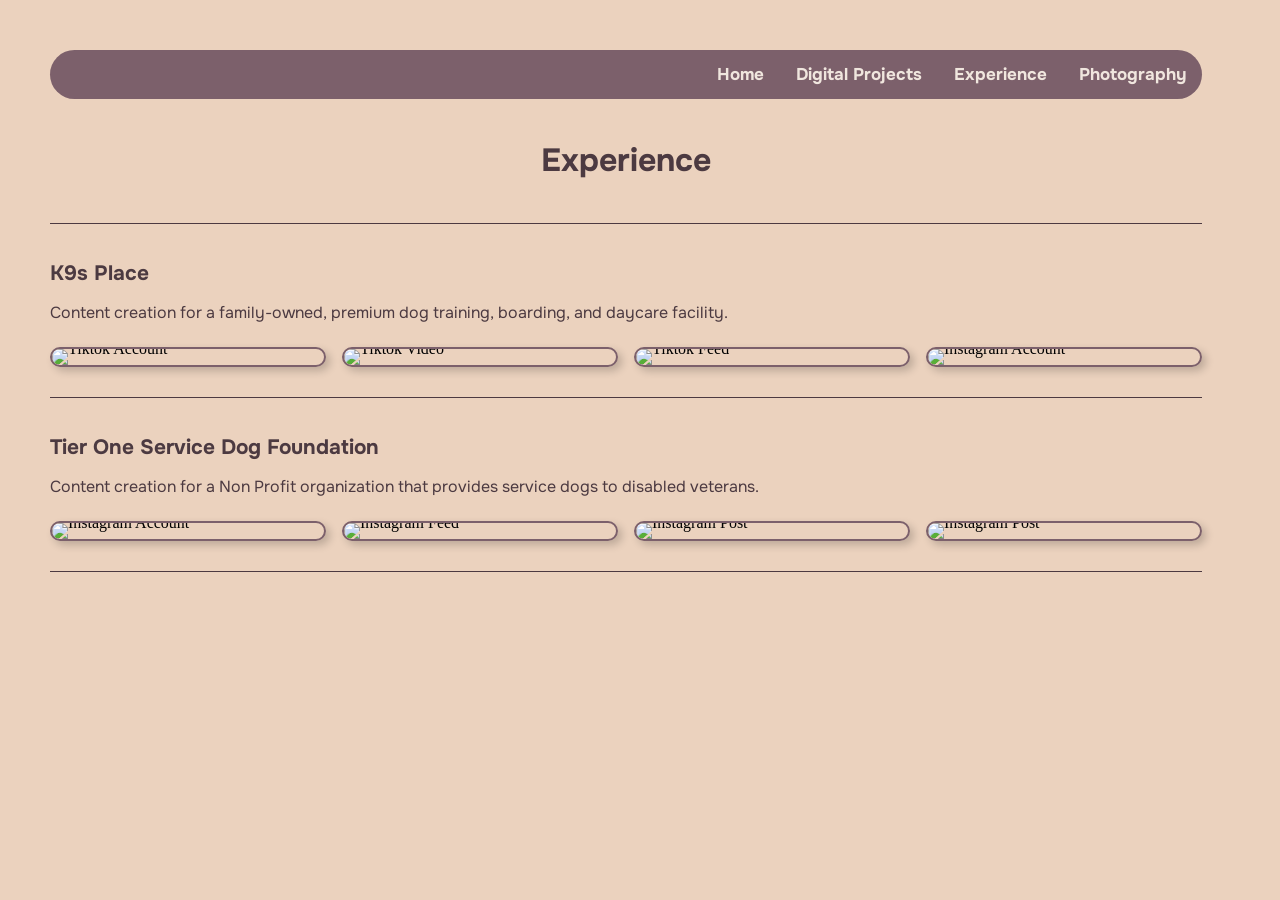
==== experience.html @ 034c4d51 "Initial commit" ====
<!DOCTYPE html>
<html>
    <head>
        <title>Experience</title>
        <link rel="stylesheet" href="./style.css">
    </head>
<div class="TopNav">
    <a href="./photography.html">Photography</a>
    <a href="./experience.html">Experience</a>
    <a href="./projects.html">Digital Projects</a>
    <a href="./index.html">Home</a>
</div>
</html>

<h1>Experience</h1>

<hr>

<body>
    <div class="project-section">
        <h2 class="project-title">K9s Place</h2>
        <p class="project-description">Content creation for a family-owned, premium dog training, boarding, and daycare facility.</p>

        <div class="work-grid">
            <div class="image-wrapper">
                <img src="/Users/cadenceross/Desktop/Portfolio Photos/experience photos/IMG_9457.jpg" alt="Tiktok Account" class="work-image">
            </div>
            <div class="image-wrapper">
                <img src="/Users/cadenceross/Desktop/Portfolio Photos/experience photos/IMG_9451.jpg" alt="Tiktok Video" class="work-image">
            </div>
            <div class="image-wrapper">
                <img src="/Users/cadenceross/Desktop/Portfolio Photos/experience photos/IMG_9449.jpg" alt="Tiktok Feed" class="work-image">
            </div>
            <div class="image-wrapper">
                <img src="/Users/cadenceross/Desktop/Portfolio Photos/experience photos/IMG_9459.jpg" alt="Instagram Account" class="work-image">
            </div>
        </div>
    </div>

    <hr>

    <div class="project-section">
        <h2 class="project-title">Tier One Service Dog Foundation</h2>
        <p class="project-description">Content creation for a Non Profit organization that provides service dogs to disabled veterans.</p>

        <div class="work-grid">
            <div class="image-wrapper">
                <img src="/Users/cadenceross/Desktop/Portfolio Photos/experience photos/IMG_9460.jpg" alt="Instagram Account" class="work-image">
            </div>
            <div class="image-wrapper">
                <img src="/Users/cadenceross/Desktop/Portfolio Photos/experience photos/IMG_9453.jpg" alt="Instagram Feed" class="work-image">
            </div>
            <div class="image-wrapper">
                <img src="/Users/cadenceross/Desktop/Portfolio Photos/experience photos/IMG_9462.jpg" alt="Instagram Post" class="work-image">
            </div>
            <div class="image-wrapper">
                <img src="/Users/cadenceross/Desktop/Portfolio Photos/experience photos/IMG_9456.jpg" alt="Instagram Post" class="work-image">
            </div>
        </div>
    </div>
</body>

<hr>
---- style.css ----
@import url('https://fonts.googleapis.com/css2?family=Onest&display=swap');
html {
    background-color: #ebd2be;
}

.Text {
    font-family: 'Onest', sans-serif;
    color: #4c3a41;
    font-weight: bold;
    text-align: justify;
    padding: 0px;
    float:center;
}

#TextCenter {
    text-align: center;
}

#Button {
    font-family: 'Onest', sans-serif;
    text-decoration: none;
    background-color: #7C606B;
    color: #F0E6DE;
    padding: 14px 14px;
    text-align: center; 
    display: inline-block;
    border-radius: 25px;
    width: 170px;
    height: 25px;
    box-shadow: 4px 4px 8px rgba(0, 0, 0, 0.2);
}

#Button:hover {
    background-color:#4c3a41; 
}

#Button:active {
    background-color: #4c3a41;
    box-shadow: 0 5px #1b1417;
    transform: translateY(4px);
}

.Image {
    margin: auto;
    border: 3px solid #7C606B; 
    border-radius: 40%;
    object-fit: cover;
    object-position: 100% center;
}

.ImageTwo {
    margin: auto;
    display: flex;
    align-items: center;
    justify-content: center;  
}

body {
    width: 90%; 
    padding: 50px;
    margin: 0;
}

.CenterImage {
    display: flex;
    align-items: center;
    justify-content: center;
}

.CenterButton {
    display: flex;
    align-items: center;
    justify-content: space-between;
}

h1 {
    text-align: center;
    font-family: 'Onest', sans-serif;
    color: #4c3a41;
    font-weight: bold;
    padding: 20px; 

}

hr {
    display: block;
    height: 6px; 
    border:0; 
    border-top: 1px solid #4c3a41; 
    margin: 1em 0; 
    padding: 0; 
    width: 100%;
}

.TopNav {
    background-color: #7C606B;
    overflow: hidden;
    border-radius:30px;
    cursor: pointer
    }

.TopNav a {
    float: right;
    color: #F0E6DE;
    text-align: center;
    padding: 14px 16px;
    text-decoration: none;
    font-size: 17px;
    text-shadow: 0 0 50px 0 #4c3a41;
} 

.TopNav a:hover {
    background-color: #F0E6DE;
    color: #7C606B;    
}

.TopNav {
    font-family: 'Onest', sans-serif;
    color: #4c3a41;
    font-weight: bold;
    text-decoration: none;
}

.TopNav :active {

}

.btn {
    font-family: 'Onest', sans-serif;
    text-decoration: none;
    background-color: #7C606B;
    color: #F0E6DE;
    padding: 14px 14px;
    text-align: center;
    display: inline-block;
    border-radius: 25px;
    width: 170px;
    height: 25px;
    box-shadow: 4px 4px 8px rgba(0, 0, 0, 0.2);
}

.btn:hover {
    background-color: #4c3a41;
}

.btn:active {
    background-color: #4c3a41;
    box-shadow: 0 5px #1b1417;
    transform: translateY(4px);
}

.project-section {
    margin: 30px 0;
}

.project-title {
    font-family: 'Onest', sans-serif;
    color: #4c3a41;
    font-weight: bold;
    font-size: 1.3em;
    margin-bottom: 10px;
}

.project-description {
    font-family: 'Onest', sans-serif;
    color: #4c3a41;
    margin-bottom: 24px;
}

.project-links {
    display: flex;
    gap: 16px;
    margin-bottom: 32px;
}

.image-grid {
    display: grid;
    grid-template-columns: repeat(6, 1fr);
    gap: 10px;
}

.work-grid {
    display: grid;
    grid-template-columns: repeat(4, 1fr);
    gap: 16px;
    margin: 20px 0;
    align-items: start;
}

.work-image {
    width: 100%;
    height: auto;
    display: block;
    border-radius: 14px;
}

.image-wrapper {
    position: relative;
    border-radius: 16px;
    border: 2px solid #7C606B;
    box-shadow: 4px 4px 8px rgba(0, 0, 0, 0.2);
    overflow: hidden;
    transition: transform 0.2s ease, box-shadow 0.2s ease;
    line-height: 0;
}

.image-wrapper:hover {
    transform: translateY(-4px);
    box-shadow: 8px 16px 24px rgba(0, 0, 0, 0.3);
}

.photo-image {
    width: 100%;
    height: 280px;
    object-fit: cover;
    display: block;
    border-radius: 14px;
}

.phone-image {
    width: 100%;
    height: auto;
    display: block;
}

.image-label {
    position: absolute;
    bottom: 0;
    left: 0;
    right: 0;
    background: rgba(76, 58, 65, 0.75);
    color: #F0E6DE;
    font-family: 'Onest', sans-serif;
    font-size: 0.75em;
    text-align: center;
    padding: 8px 6px;
    opacity: 0;
    transition: opacity 0.2s ease;
}

.image-wrapper:hover .image-label {
    opacity: 1;
}
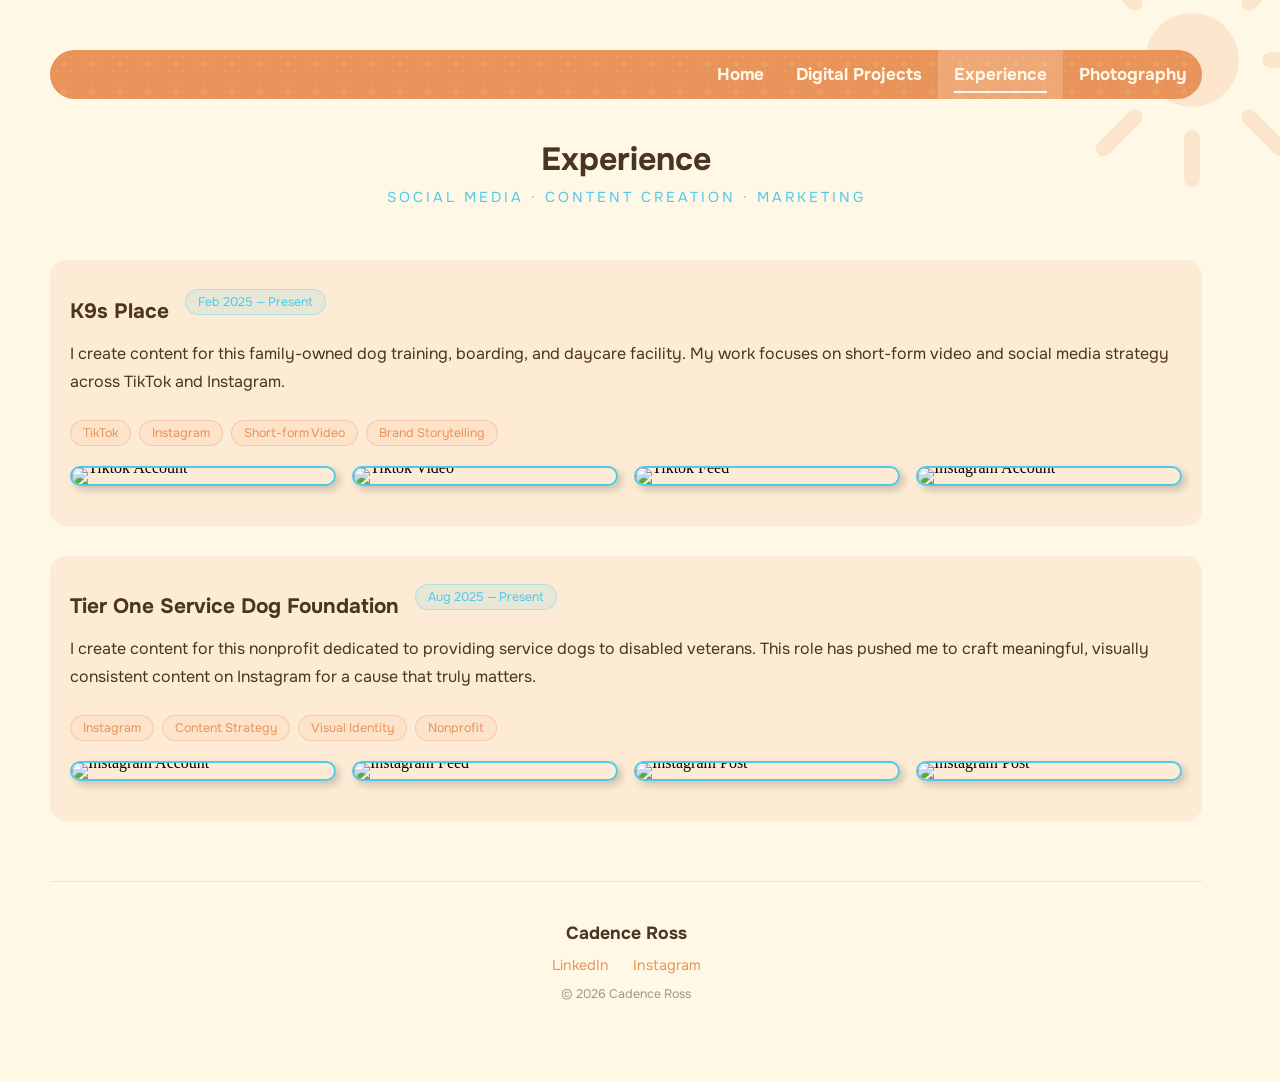
==== commit de3f2194: "Add featured experience section and simplify copy - Added K9s Place featured section to home page wi" ====
--- a/experience.html
+++ b/experience.html
@@ -1,7 +1,9 @@
 <!DOCTYPE html>
 <html>
     <head>
+        <meta name="viewport" content="width=device-width, initial-scale=1.0">
         <title>Experience</title>
+        <link rel="icon" type="image/svg+xml" href="./favicon.svg">
         <link rel="stylesheet" href="./style.css">
     </head>
 <div class="TopNav">
@@ -10,54 +12,68 @@
     <a href="./projects.html">Digital Projects</a>
     <a href="./index.html">Home</a>
 </div>
+<script src="./script.js"></script>
 </html>
 
-<h1>Experience</h1>
-
-<hr>
+<div class="page-header reveal">
+    <h1>Experience</h1>
+    <p class="page-subtitle">Social Media &middot; Content Creation &middot; Marketing</p>
+</div>
 
 <body>
-    <div class="project-section">
-        <h2 class="project-title">K9s Place</h2>
-        <p class="project-description">Content creation for a family-owned, premium dog training, boarding, and daycare facility.</p>
-
+    <div class="project-section reveal">
+        <div class="section-header">
+            <h2 class="project-title">K9s Place</h2>
+            <span class="date-badge">Feb 2025 — Present</span>
+        </div>
+        <p class="project-description">I create content for this family-owned dog training, boarding, and daycare facility. My work focuses on short-form video and social media strategy across TikTok and Instagram.</p>
+        <div class="tags">
+            <span class="tag">TikTok</span>
+            <span class="tag">Instagram</span>
+            <span class="tag">Short-form Video</span>
+            <span class="tag">Brand Storytelling</span>
+        </div>
         <div class="work-grid">
             <div class="image-wrapper">
-                <img src="/Users/cadenceross/Desktop/Portfolio Photos/experience photos/IMG_9457.jpg" alt="Tiktok Account" class="work-image">
+                <img src="https://imgur.com/DvLUb1i.jpg" alt="Tiktok Account" class="work-image">
             </div>
             <div class="image-wrapper">
-                <img src="/Users/cadenceross/Desktop/Portfolio Photos/experience photos/IMG_9451.jpg" alt="Tiktok Video" class="work-image">
+                <img src="https://imgur.com/U3g9FOx.jpg" alt="Tiktok Video" class="work-image">
             </div>
             <div class="image-wrapper">
-                <img src="/Users/cadenceross/Desktop/Portfolio Photos/experience photos/IMG_9449.jpg" alt="Tiktok Feed" class="work-image">
+                <img src="https://imgur.com/rhoXdea.jpg" alt="Tiktok Feed" class="work-image">
             </div>
             <div class="image-wrapper">
-                <img src="/Users/cadenceross/Desktop/Portfolio Photos/experience photos/IMG_9459.jpg" alt="Instagram Account" class="work-image">
+                <img src="https://imgur.com/yF96ShZ.jpg" alt="Instagram Account" class="work-image">
             </div>
         </div>
     </div>
 
-    <hr>
-
-    <div class="project-section">
-        <h2 class="project-title">Tier One Service Dog Foundation</h2>
-        <p class="project-description">Content creation for a Non Profit organization that provides service dogs to disabled veterans.</p>
-
+    <div class="project-section reveal">
+        <div class="section-header">
+            <h2 class="project-title">Tier One Service Dog Foundation</h2>
+            <span class="date-badge">Aug 2025 — Present</span>
+        </div>
+        <p class="project-description">I create content for this nonprofit dedicated to providing service dogs to disabled veterans. This role has pushed me to craft meaningful, visually consistent content on Instagram for a cause that truly matters.</p>
+        <div class="tags">
+            <span class="tag">Instagram</span>
+            <span class="tag">Content Strategy</span>
+            <span class="tag">Visual Identity</span>
+            <span class="tag">Nonprofit</span>
+        </div>
         <div class="work-grid">
             <div class="image-wrapper">
-                <img src="/Users/cadenceross/Desktop/Portfolio Photos/experience photos/IMG_9460.jpg" alt="Instagram Account" class="work-image">
+                <img src="https://imgur.com/zwMTIS7.jpg" alt="Instagram Account" class="work-image">
             </div>
             <div class="image-wrapper">
-                <img src="/Users/cadenceross/Desktop/Portfolio Photos/experience photos/IMG_9453.jpg" alt="Instagram Feed" class="work-image">
+                <img src="https://imgur.com/HtiDnhF.jpg" alt="Instagram Feed" class="work-image">
             </div>
             <div class="image-wrapper">
-                <img src="/Users/cadenceross/Desktop/Portfolio Photos/experience photos/IMG_9462.jpg" alt="Instagram Post" class="work-image">
+                <img src="https://imgur.com/2vKCv23.jpg" alt="Instagram Post" class="work-image">
             </div>
             <div class="image-wrapper">
-                <img src="/Users/cadenceross/Desktop/Portfolio Photos/experience photos/IMG_9456.jpg" alt="Instagram Post" class="work-image">
+                <img src="https://imgur.com/YnpuLTR.jpg" alt="Instagram Post" class="work-image">
             </div>
         </div>
     </div>
 </body>
-
-<hr>
--- a/style.css
+++ b/style.css
@@ -1,16 +1,18 @@
 @import url('https://fonts.googleapis.com/css2?family=Onest&display=swap');
 html {
-    background-color: #ebd2be;
+    background-color: #FFF8E7;
 }
 
 .Text {
     font-family: 'Onest', sans-serif;
-    color: #4c3a41;
+    color: #4A3520;
     font-weight: bold;
     text-align: justify;
     padding: 0px;
-    float:center;
-}
+    float: center;
+    line-height: 1.75;
+}
+
 
 #TextCenter {
     text-align: center;
@@ -19,10 +21,10 @@
 #Button {
     font-family: 'Onest', sans-serif;
     text-decoration: none;
-    background-color: #7C606B;
-    color: #F0E6DE;
+    background-color: #E8935A;
+    color: #FFF8E7;
     padding: 14px 14px;
-    text-align: center; 
+    text-align: center;
     display: inline-block;
     border-radius: 25px;
     width: 170px;
@@ -31,18 +33,19 @@
 }
 
 #Button:hover {
-    background-color:#4c3a41; 
+    background-color: #C4693A;
+    transform: scale(1.04);
 }
 
 #Button:active {
-    background-color: #4c3a41;
-    box-shadow: 0 5px #1b1417;
+    background-color: #C4693A;
+    box-shadow: 0 5px #1E160A;
     transform: translateY(4px);
 }
 
 .Image {
     margin: auto;
-    border: 3px solid #7C606B; 
+    border: 3px solid #E8935A;
     border-radius: 40%;
     object-fit: cover;
     object-position: 100% center;
@@ -56,9 +59,15 @@
 }
 
 body {
-    width: 90%; 
+    width: 90%;
     padding: 50px;
     margin: 0;
+    animation: pageFade 0.5s ease forwards;
+}
+
+@keyframes pageFade {
+    from { opacity: 0; transform: translateY(8px); }
+    to   { opacity: 1; transform: translateY(0); }
 }
 
 .CenterImage {
@@ -76,47 +85,87 @@
 h1 {
     text-align: center;
     font-family: 'Onest', sans-serif;
-    color: #4c3a41;
-    font-weight: bold;
-    padding: 20px; 
-
+    color: #4A3520;
+    font-weight: bold;
+    padding: 20px;
 }
 
 hr {
     display: block;
-    height: 6px; 
-    border:0; 
-    border-top: 1px solid #4c3a41; 
-    margin: 1em 0; 
-    padding: 0; 
+    border: 0;
+    border-top: 1px solid rgba(78, 201, 232, 0.25);
+    margin: 1em 0;
+    padding: 0;
     width: 100%;
 }
 
+.wave-divider {
+    width: 100%;
+    margin: 24px 0;
+    overflow: hidden;
+}
+
+.wave-divider svg {
+    width: 100%;
+    height: 70px;
+    display: block;
+}
+
 .TopNav {
-    background-color: #7C606B;
+    background-color: #E8935A;
+    background-image: url("data:image/svg+xml,%3Csvg xmlns='http://www.w3.org/2000/svg' width='28' height='28' viewBox='0 0 28 28'%3E%3Ccircle cx='14' cy='14' r='3' fill='%23FDD99A' opacity='0.15'/%3E%3Cline x1='14' y1='4' x2='14' y2='7' stroke='%23FDD99A' stroke-width='1.5' stroke-linecap='round' opacity='0.15'/%3E%3Cline x1='14' y1='21' x2='14' y2='24' stroke='%23FDD99A' stroke-width='1.5' stroke-linecap='round' opacity='0.15'/%3E%3Cline x1='4' y1='14' x2='7' y2='14' stroke='%23FDD99A' stroke-width='1.5' stroke-linecap='round' opacity='0.15'/%3E%3Cline x1='21' y1='14' x2='24' y2='14' stroke='%23FDD99A' stroke-width='1.5' stroke-linecap='round' opacity='0.15'/%3E%3Cline x1='6.5' y1='6.5' x2='8.6' y2='8.6' stroke='%23FDD99A' stroke-width='1.5' stroke-linecap='round' opacity='0.15'/%3E%3Cline x1='19.4' y1='19.4' x2='21.5' y2='21.5' stroke='%23FDD99A' stroke-width='1.5' stroke-linecap='round' opacity='0.15'/%3E%3Cline x1='21.5' y1='6.5' x2='19.4' y2='8.6' stroke='%23FDD99A' stroke-width='1.5' stroke-linecap='round' opacity='0.15'/%3E%3Cline x1='8.6' y1='19.4' x2='6.5' y2='21.5' stroke='%23FDD99A' stroke-width='1.5' stroke-linecap='round' opacity='0.15'/%3E%3C/svg%3E");
+    background-size: 28px 28px;
+    background-repeat: repeat;
     overflow: hidden;
-    border-radius:30px;
-    cursor: pointer
-    }
+    border-radius: 30px;
+    cursor: pointer;
+    position: sticky;
+    top: 10px;
+    z-index: 100;
+}
 
 .TopNav a {
     float: right;
-    color: #F0E6DE;
+    color: #FFF8E7;
     text-align: center;
     padding: 14px 16px;
     text-decoration: none;
     font-size: 17px;
-    text-shadow: 0 0 50px 0 #4c3a41;
-} 
+    position: relative;
+    transition: background-color 0.2s ease;
+}
+
+.TopNav a::after {
+    content: '';
+    position: absolute;
+    bottom: 6px;
+    left: 16px;
+    right: 16px;
+    height: 2px;
+    background: #FFF8E7;
+    transform: scaleX(0);
+    transform-origin: right;
+    transition: transform 0.25s ease;
+}
+
+.TopNav a:hover::after,
+.TopNav a.active::after {
+    transform: scaleX(1);
+    transform-origin: left;
+}
 
 .TopNav a:hover {
-    background-color: #F0E6DE;
-    color: #7C606B;    
+    background-color: rgba(255, 248, 231, 0.15);
+    color: #FFF8E7;
+}
+
+.TopNav a.active {
+    background-color: rgba(255, 248, 231, 0.2);
 }
 
 .TopNav {
     font-family: 'Onest', sans-serif;
-    color: #4c3a41;
+    color: #4A3520;
     font-weight: bold;
     text-decoration: none;
 }
@@ -128,8 +177,8 @@
 .btn {
     font-family: 'Onest', sans-serif;
     text-decoration: none;
-    background-color: #7C606B;
-    color: #F0E6DE;
+    background-color: #E8935A;
+    color: #FFF8E7;
     padding: 14px 14px;
     text-align: center;
     display: inline-block;
@@ -140,22 +189,69 @@
 }
 
 .btn:hover {
-    background-color: #4c3a41;
+    background-color: #C4693A;
+    transform: scale(1.04);
 }
 
 .btn:active {
-    background-color: #4c3a41;
-    box-shadow: 0 5px #1b1417;
+    background-color: #C4693A;
+    box-shadow: 0 5px #1E160A;
     transform: translateY(4px);
+}
+
+.btn-sm {
+    font-family: 'Onest', sans-serif;
+    text-decoration: none;
+    background-color: #4EC9E8;
+    color: #FFF8E7;
+    padding: 8px 18px;
+    text-align: center;
+    display: inline-block;
+    border-radius: 25px;
+    font-size: 0.85em;
+    box-shadow: 4px 4px 8px rgba(0, 0, 0, 0.2);
+    transition: background-color 0.2s ease, transform 0.2s ease;
+}
+
+.btn-sm:hover {
+    background-color: #2BAAC9;
+    transform: scale(1.04);
+}
+
+.LinkedInWrap {
+    display: flex;
+    justify-content: center;
+    margin-top: 16px;
+}
+
+.find-me {
+    margin-top: 20px;
+}
+
+.find-me-label {
+    font-family: 'Onest', sans-serif;
+    color: #4A3520;
+    font-size: 0.8em;
+    letter-spacing: 2px;
+    text-transform: uppercase;
+    margin: 0 0 10px;
+}
+
+.find-me-links {
+    display: flex;
+    gap: 12px;
 }
 
 .project-section {
     margin: 30px 0;
+    padding: 20px;
+    border-radius: 16px;
+    background: rgba(232, 147, 90, 0.12);
 }
 
 .project-title {
     font-family: 'Onest', sans-serif;
-    color: #4c3a41;
+    color: #4A3520;
     font-weight: bold;
     font-size: 1.3em;
     margin-bottom: 10px;
@@ -163,8 +259,9 @@
 
 .project-description {
     font-family: 'Onest', sans-serif;
-    color: #4c3a41;
+    color: #4A3520;
     margin-bottom: 24px;
+    line-height: 1.75;
 }
 
 .project-links {
@@ -197,7 +294,7 @@
 .image-wrapper {
     position: relative;
     border-radius: 16px;
-    border: 2px solid #7C606B;
+    border: 2px solid #4EC9E8;
     box-shadow: 4px 4px 8px rgba(0, 0, 0, 0.2);
     overflow: hidden;
     transition: transform 0.2s ease, box-shadow 0.2s ease;
@@ -228,8 +325,8 @@
     bottom: 0;
     left: 0;
     right: 0;
-    background: rgba(76, 58, 65, 0.75);
-    color: #F0E6DE;
+    background: rgba(14, 100, 140, 0.78);
+    color: #FFF8E7;
     font-family: 'Onest', sans-serif;
     font-size: 0.75em;
     text-align: center;
@@ -242,4 +339,472 @@
     opacity: 1;
 }
 
-
+.image-wrapper img {
+    cursor: zoom-in;
+}
+
+/* === HERO === */
+@keyframes fadeUp {
+    from { opacity: 0; transform: translateY(30px); }
+    to   { opacity: 1; transform: translateY(0); }
+}
+
+.hero {
+    text-align: center;
+    padding: 60px 0 30px;
+}
+
+.hero-name {
+    font-size: 3.5em;
+    padding: 0;
+    margin: 0;
+    animation: fadeUp 0.8s ease forwards;
+}
+
+.hero-tagline {
+    font-family: 'Onest', sans-serif;
+    color: #4EC9E8;
+    font-size: 0.95em;
+    letter-spacing: 4px;
+    text-transform: uppercase;
+    margin-top: 10px;
+    animation: fadeUp 0.8s 0.2s ease both;
+}
+
+/* === SCROLL REVEAL === */
+.reveal {
+    opacity: 0;
+    transform: translateY(30px);
+    transition: opacity 0.6s ease, transform 0.6s ease;
+}
+
+.reveal.visible {
+    opacity: 1;
+    transform: translateY(0);
+}
+
+/* === LIGHTBOX === */
+#lightbox {
+    display: none;
+    position: fixed;
+    inset: 0;
+    background: rgba(10, 40, 60, 0.93);
+    z-index: 1000;
+    align-items: center;
+    justify-content: center;
+    cursor: zoom-out;
+}
+
+#lightbox.active {
+    display: flex;
+}
+
+#lightbox img {
+    max-width: 90vw;
+    max-height: 90vh;
+    object-fit: contain;
+    border-radius: 12px;
+    box-shadow: 0 20px 60px rgba(0, 0, 0, 0.5);
+    animation: fadeUp 0.2s ease forwards;
+}
+
+/* === PAGE HEADER === */
+.page-header {
+    text-align: center;
+    padding: 40px 0 10px;
+}
+
+.page-header h1 {
+    padding: 0;
+    margin: 0;
+}
+
+.page-subtitle {
+    font-family: 'Onest', sans-serif;
+    color: #4EC9E8;
+    font-size: 0.9em;
+    letter-spacing: 3px;
+    text-transform: uppercase;
+    margin-top: 8px;
+}
+
+/* === SECTION HEADER === */
+.section-header {
+    display: flex;
+    align-items: center;
+    gap: 16px;
+    flex-wrap: wrap;
+    margin-bottom: 12px;
+}
+
+.section-header .project-title {
+    margin-bottom: 0;
+}
+
+.date-badge {
+    font-family: 'Onest', sans-serif;
+    font-size: 0.78em;
+    background: rgba(78, 201, 232, 0.12);
+    color: #4EC9E8;
+    border: 1px solid rgba(78, 201, 232, 0.35);
+    border-radius: 20px;
+    padding: 4px 12px;
+}
+
+.role-badge {
+    font-family: 'Onest', sans-serif;
+    font-size: 0.78em;
+    background: rgba(232, 147, 90, 0.12);
+    color: #E8935A;
+    border: 1px solid rgba(232, 147, 90, 0.35);
+    border-radius: 20px;
+    padding: 4px 12px;
+}
+
+/* === TAGS === */
+.tags {
+    display: flex;
+    flex-wrap: wrap;
+    gap: 8px;
+    margin-bottom: 20px;
+}
+
+.tag {
+    font-family: 'Onest', sans-serif;
+    font-size: 0.78em;
+    background: rgba(232, 147, 90, 0.1);
+    color: #E8935A;
+    border: 1px solid rgba(232, 147, 90, 0.3);
+    border-radius: 20px;
+    padding: 4px 12px;
+}
+
+/* === PHOTO GRID === */
+.photo-grid {
+    display: grid;
+    grid-template-columns: repeat(3, 1fr);
+    gap: 12px;
+}
+
+/* === SECTION LABEL === */
+.section-label {
+    font-family: 'Onest', sans-serif;
+    color: #4A3520;
+    font-size: 0.78em;
+    font-weight: bold;
+    letter-spacing: 3px;
+    text-transform: uppercase;
+    margin: 0 0 16px;
+}
+
+/* === CURRENTLY === */
+.currently-section {
+    margin: 36px 0;
+}
+
+.currently-items {
+    display: flex;
+    flex-direction: column;
+    gap: 12px;
+}
+
+.currently-item {
+    display: flex;
+    align-items: flex-start;
+    gap: 14px;
+}
+
+.currently-dot {
+    width: 8px;
+    height: 8px;
+    min-width: 8px;
+    background: #E8935A;
+    border-radius: 50%;
+    margin-top: 6px;
+}
+
+.currently-item p {
+    font-family: 'Onest', sans-serif;
+    color: #4A3520;
+    font-weight: bold;
+    margin: 0;
+}
+
+/* === SKILLS === */
+.skills-section {
+    margin: 36px 0;
+}
+
+.skills-grid {
+    display: flex;
+    flex-wrap: wrap;
+    gap: 10px;
+}
+
+.skill-pill {
+    font-family: 'Onest', sans-serif;
+    font-size: 0.9em;
+    font-weight: bold;
+    padding: 8px 20px;
+    border-radius: 25px;
+}
+
+.skill-pill.coral {
+    background: rgba(232, 147, 90, 0.12);
+    color: #E8935A;
+    border: 1.5px solid rgba(232, 147, 90, 0.35);
+}
+
+.skill-pill.blue {
+    background: rgba(78, 201, 232, 0.12);
+    color: #2BAAC9;
+    border: 1.5px solid rgba(78, 201, 232, 0.35);
+}
+
+/* === FEATURED PROJECT === */
+.featured-section {
+    margin: 36px 0;
+}
+
+.featured-layout {
+    display: flex;
+    gap: 40px;
+    align-items: center;
+}
+
+.featured-img-wrap {
+    width: 160px;
+    flex-shrink: 0;
+}
+
+.featured-img {
+    width: 100%;
+    height: auto;
+    display: block;
+}
+
+.featured-info h3 {
+    font-family: 'Onest', sans-serif;
+    color: #4A3520;
+    font-weight: bold;
+    font-size: 1.5em;
+    margin: 0 0 10px;
+}
+
+.featured-info p {
+    font-family: 'Onest', sans-serif;
+    color: #4A3520;
+    margin: 0 0 16px;
+    font-size: 0.95em;
+}
+
+.featured-stats {
+    display: flex;
+    gap: 10px;
+    flex-wrap: wrap;
+    margin-bottom: 16px;
+}
+
+.stat-badge {
+    font-family: 'Onest', sans-serif;
+    font-size: 0.78em;
+    font-weight: bold;
+    background: rgba(78, 201, 232, 0.12);
+    color: #2BAAC9;
+    border: 1.5px solid rgba(78, 201, 232, 0.35);
+    border-radius: 20px;
+    padding: 4px 14px;
+}
+
+.featured-link {
+    font-family: 'Onest', sans-serif;
+    color: #E8935A;
+    font-size: 0.9em;
+    font-weight: bold;
+    text-decoration: none;
+    letter-spacing: 1px;
+}
+
+/* === INTERESTS === */
+.interests-section {
+    margin: 36px 0 20px;
+}
+
+.interests-grid {
+    display: grid;
+    grid-template-columns: repeat(3, 1fr);
+    gap: 16px;
+}
+
+.interest-card {
+    background: rgba(232, 147, 90, 0.08);
+    border: 1.5px solid rgba(232, 147, 90, 0.25);
+    border-radius: 16px;
+    padding: 20px;
+    text-align: center;
+}
+
+.interest-title {
+    font-family: 'Onest', sans-serif;
+    color: #E8935A;
+    font-weight: bold;
+    font-size: 1em;
+    margin: 0 0 6px;
+}
+
+.interest-desc {
+    font-family: 'Onest', sans-serif;
+    color: #4A3520;
+    font-size: 0.85em;
+    margin: 0;
+}
+
+/* === ABOUT LAYOUT === */
+.about-layout {
+    display: flex;
+    gap: 48px;
+    align-items: center;
+    margin: 10px 0;
+}
+
+.about-text {
+    flex: 1;
+}
+
+
+/* === DECORATIVE SUNS === */
+@keyframes spin-slow {
+    to { transform: rotate(360deg); }
+}
+
+.sun-deco {
+    position: fixed;
+    pointer-events: none;
+    z-index: 0;
+    color: #E8935A;
+}
+
+.sun-deco--lg {
+    width: 260px;
+    height: 260px;
+    top: -70px;
+    right: -70px;
+    opacity: 0.18;
+    animation: spin-slow 25s linear infinite;
+}
+
+.sun-deco--sm {
+    width: 110px;
+    height: 110px;
+    bottom: 50px;
+    left: -20px;
+    opacity: 0.13;
+    animation: spin-slow 35s linear infinite reverse;
+}
+
+/* === FOOTER === */
+.site-footer {
+    text-align: center;
+    padding: 40px 0 30px;
+    margin-top: 60px;
+    border-top: 1px solid rgba(78, 201, 232, 0.25);
+}
+
+.footer-name {
+    font-family: 'Onest', sans-serif;
+    font-weight: bold;
+    color: #4A3520;
+    font-size: 1.1em;
+    margin: 0 0 12px;
+}
+
+.footer-links {
+    display: flex;
+    justify-content: center;
+    gap: 24px;
+    margin-bottom: 12px;
+}
+
+.footer-links a {
+    font-family: 'Onest', sans-serif;
+    color: #E8935A;
+    text-decoration: none;
+    font-size: 0.9em;
+    transition: color 0.2s ease;
+}
+
+.footer-links a:hover {
+    color: #C4693A;
+}
+
+.footer-copy {
+    font-family: 'Onest', sans-serif;
+    color: #4A3520;
+    font-size: 0.78em;
+    opacity: 0.5;
+    margin: 0;
+}
+
+/* === MOBILE === */
+@media (max-width: 768px) {
+    body {
+        padding: 20px;
+    }
+
+    .TopNav a {
+        font-size: 13px;
+        padding: 10px 8px;
+    }
+
+    .hero-name {
+        font-size: 2.2em;
+    }
+
+    .hero {
+        padding: 30px 0 20px;
+    }
+
+    .about-layout {
+        flex-direction: column;
+        gap: 24px;
+    }
+
+    .featured-layout {
+        flex-direction: column;
+        gap: 20px;
+    }
+
+    .featured-img-wrap {
+        width: 140px;
+        margin: 0 auto;
+    }
+
+    .work-grid {
+        grid-template-columns: repeat(2, 1fr);
+    }
+
+    .image-grid {
+        grid-template-columns: repeat(3, 1fr);
+    }
+
+    .section-header {
+        flex-direction: column;
+        align-items: flex-start;
+        gap: 6px;
+    }
+
+    .project-links {
+        flex-wrap: wrap;
+    }
+
+    .sun-deco--lg {
+        width: 150px;
+        height: 150px;
+        top: -40px;
+        right: -40px;
+    }
+
+    .page-header {
+        padding: 20px 0 5px;
+    }
+}
